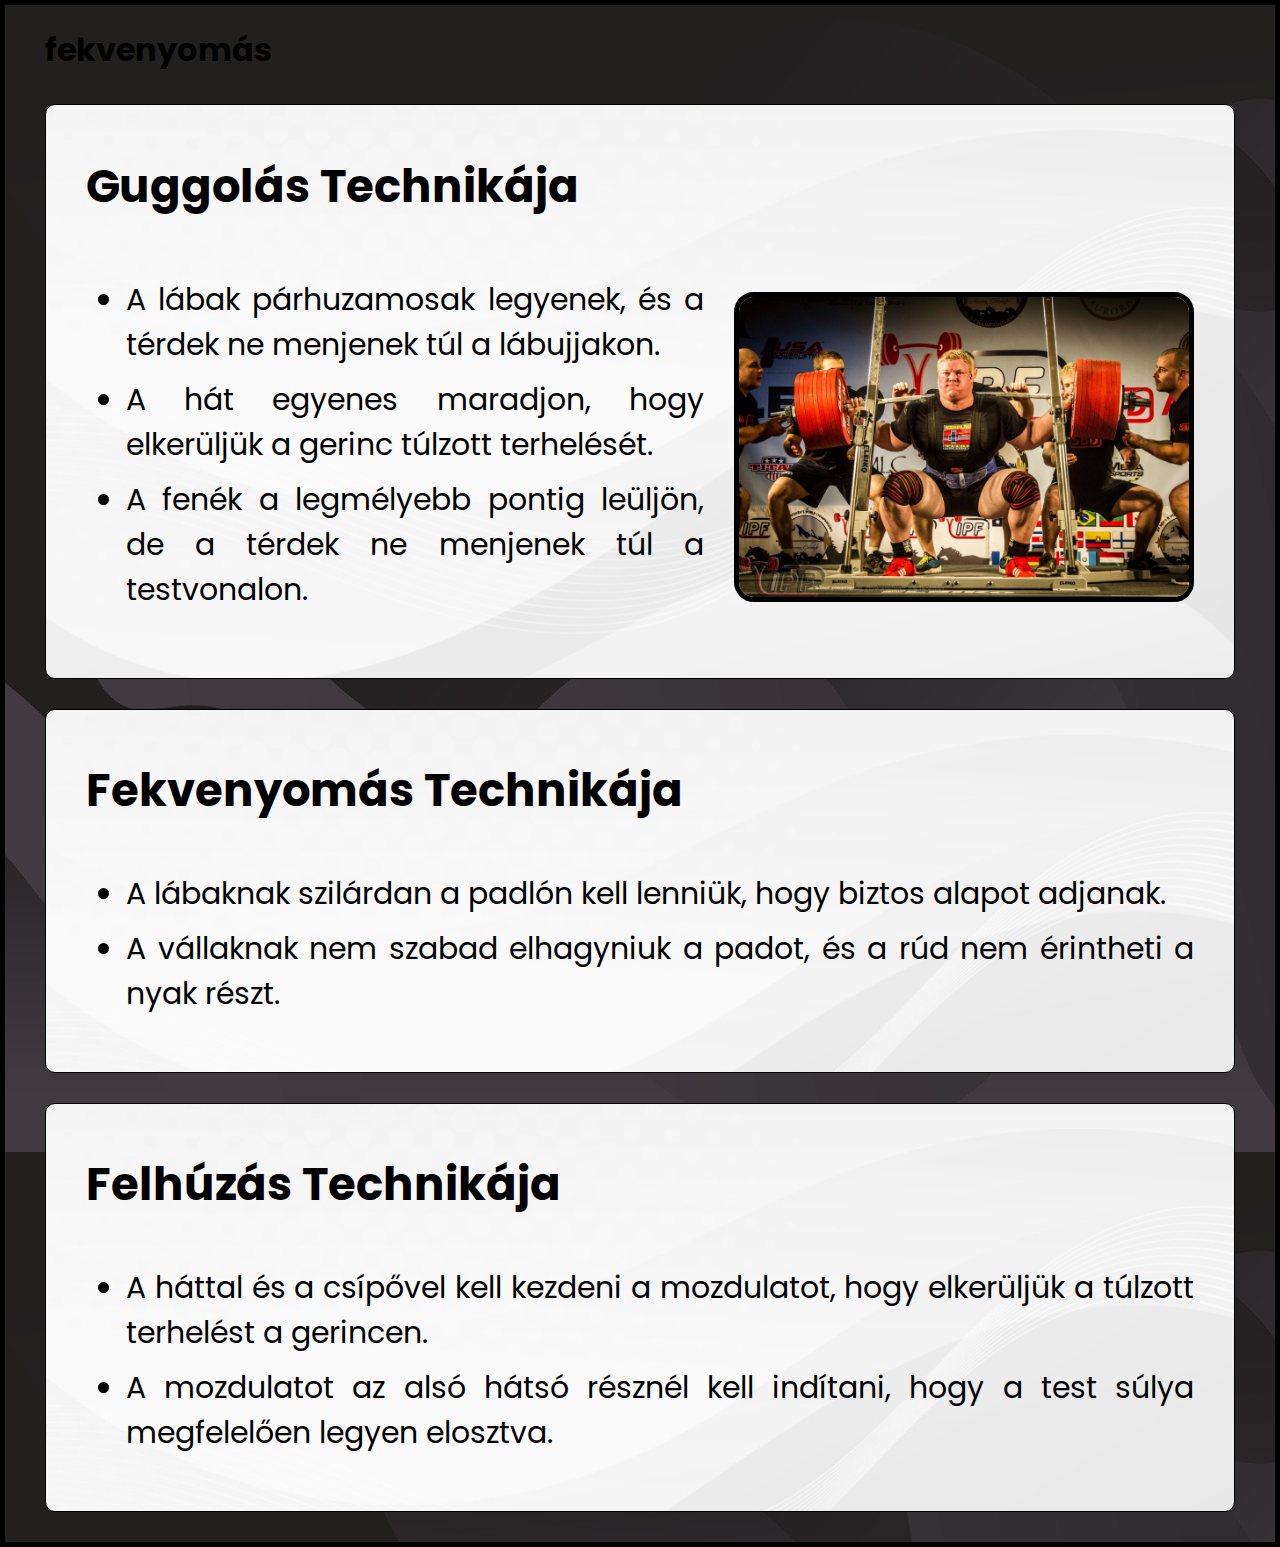
==== Bench.html @ 1688d40f "commit" ====
<!DOCTYPE html>
<html lang="en">
<head>
    <meta charset="UTF-8">
    <meta name="viewport" content="width=device-width, initial-scale=1.0">
    <title>Document</title>
    <link rel="stylesheet" href="style.css">
    <link href="https://fonts.googleapis.com/css2?family=Poppins:wght@400;700&display=swap" rel="stylesheet">
</head>
<body>
    <div id="container3">
        <h1>fekvenyomás</h1>
        <div id="container4">
            <h2 id="idg">Guggolás Technikája</h2>
            <div id="ball">
                <ul>
                    <li>A lábak párhuzamosak legyenek, és a térdek ne menjenek túl a lábujjakon.</li>
                    <li>A hát egyenes maradjon, hogy elkerüljük a gerinc túlzott terhelését.</li>
                    <li>A fenék a legmélyebb pontig leüljön, de a térdek ne menjenek túl a testvonalon.</li>
                </ul>
                <p><img src="squat.jpg" alt=""></p>
            </div>
        </div>
        <div id="container4">
            <h2 id="idg">Fekvenyomás Technikája</h2>
            <ul>
                <li>A lábaknak szilárdan a padlón kell lenniük, hogy biztos alapot adjanak.</li>
                <li>A vállaknak nem szabad elhagyniuk a padot, és a rúd nem érintheti a nyak részt.</li>
            </ul>
        </div>
        <div id="container4">
            <h2 id="idg">Felhúzás Technikája</h2>
            <ul>
                <li>A háttal és a csípővel kell kezdeni a mozdulatot, hogy elkerüljük a túlzott terhelést a gerincen.
                </li>
                <li>A mozdulatot az alsó hátsó résznél kell indítani, hogy a test súlya megfelelően legyen elosztva.
                </li>
            </ul>
    </div>
</body>
</html>
---- style.css ----
body {
    background-image: url(background-img.jpg);
    font-family: 'Poppins', sans-serif;
    margin: 0;
    padding: 0;
}

#container {
    background-image: url(guggolás.png);
    /* border-radius: 5px; */
    box-shadow: 0 0 5px rgba(0, 0, 0, 0.1);
    margin: auto;
   /*  max-width: 600px; */
    padding: 10px;
    display: flex;
    justify-content: space-between; 
    align-items: flex-start;
    /* position: fixed; */
}

#container h1 {
    color: white;
    font-size: 70px;
    text-align: left;
    flex: 1;
    font-weight: bolder;
    /* font-style: italic; */
    font-family: 'poppins', sans-serif;
    padding: auto;
    text-indent: 50px;
}

#container #MERSZ {
    height: 100px;
    float: right;
    /* height: auto; */
    flex-direction: column;
    margin-top: 30px;
    margin-right: 30px;
} 

#container #LIGA {
    height: 100px;
    float: right;
    /* height: auto; */
    padding-right: 50px;
    margin-top: 30px;
}

#container2 {
    background-color: aliceblue;
    box-shadow: 0 0 5px rgba(0, 0, 0, 0.1);
    margin: auto;
    padding: 10px;
    border-left: 5px solid black;
    border-right: 5px solid black;
    border-top: 5px solid black;
}

#container2 a {
    color: white;
    text-decoration: none;
    font-size: 20px;
    margin: 0 10px;
}

#container2 div {
    background-color: black;
    display: inline-block;
    padding: 5px 10px;
    border-radius: 10px;
    font-weight: bold;
}

#SQUAT {
    margin-left: 50px;
}

#ball img {
    border: 5px solid black;
    border-radius: 20px;
}

#jobb img {
    border: 5px solid black;
    border-radius: 20px;
}

#container3 {
    padding: 0 40px 0 40px;
    border: 5px solid black;
}

#container3 #ball img {
    width: auto;
    height: 300px;
    margin-left: 30px;

}

#container3 p {
    font-size: 25px;
    margin-bottom: 20px;
    text-align: justify;
    line-height: 1.5;
}

#container3 h2 {
    font-size: 45px;
    margin-bottom: 10px;
}

#ball {
    display: flex; 
    align-items: center; 
}

#jobb {
    display: flex; 
    align-items: center; 
}

#container3 #jobb img {
    width: auto;
    height: 250px;
    margin-right: 30px;
    margin-top: 30px;

}

ul li {
    font-size: 30px;
    margin-bottom: 10px;
    text-align: justify;
    line-height: 1.5;
}

#idg {
   padding-bottom: 30px;
   font-size: 60px;
}

#container4 {
    background-image: url(cont-back-img.jpg);
    padding: 10px 40px 40px 40px;
    border: 1px solid black;
    border-radius: 10px;
    margin-top: 30px;
    margin-bottom: 30px;

}

#fels {
    width: 65%;
}

#rendezes {
    display: flex; 
    align-items: center; 
}

#rendezes img {
    width: 100%;
    height: 300px;
    margin: 0 30px 30px 50px;
    border: 5px solid black;
    border-radius: 20px;
    
}
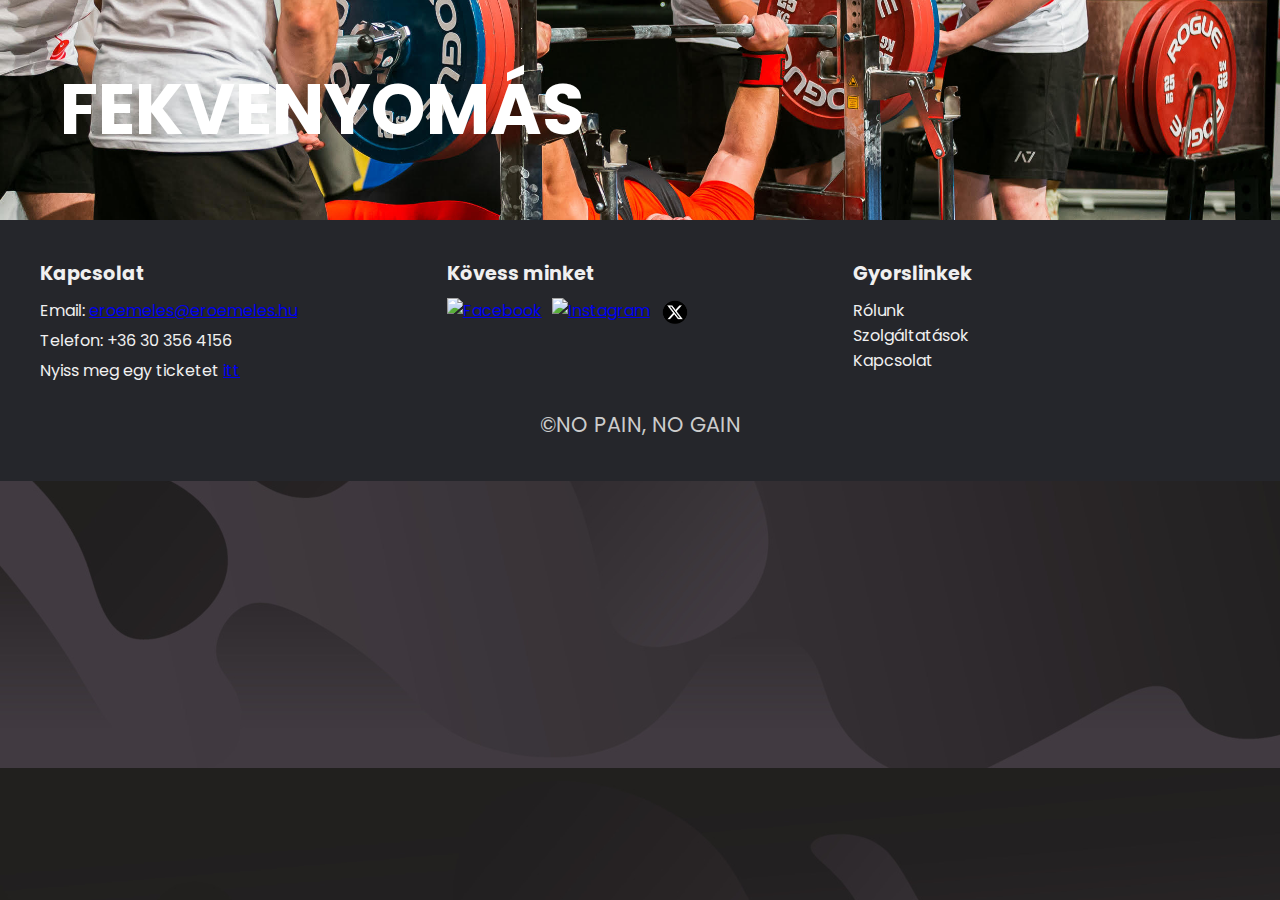
==== commit 93418f5b: "bench-html" ====
--- a/Bench.html
+++ b/Bench.html
@@ -1,41 +1,92 @@
 <!DOCTYPE html>
 <html lang="en">
+
 <head>
     <meta charset="UTF-8">
     <meta name="viewport" content="width=device-width, initial-scale=1.0">
     <title>Document</title>
-    <link rel="stylesheet" href="style.css">
+    <link rel="stylesheet" href="benchstyles.css">
     <link href="https://fonts.googleapis.com/css2?family=Poppins:wght@400;700&display=swap" rel="stylesheet">
+    <link rel="stylesheet" href="footerstyles.css">
 </head>
+
 <body>
-    <div id="container3">
-        <h1>fekvenyomás</h1>
-        <div id="container4">
-            <h2 id="idg">Guggolás Technikája</h2>
-            <div id="ball">
+    <div id="container">
+        <h1>FEKVENYOMÁS</h1>
+    </div>
+
+    <div container2>
+
+
+
+
+
+
+
+
+
+
+
+    </div>
+
+
+
+
+
+
+
+
+
+
+
+
+
+
+
+
+
+
+
+
+    <footer>
+        <div class="footer">
+            <div class="footer1">
+                <h3>Kapcsolat</h3>
+                <p>Email: <a href="mailto:eroemeles@eroemels.hu">eroemeles@eroemeles.hu</a></p>
+                <p>Telefon: +36 30 356 4156</p>
+                <p>Nyiss meg egy ticketet <a href="ticket.html">itt</a></p>
+            </div>
+
+            <div class="footer1">
+                <h3>Kövess minket</h3>
+                <div class="social-icons">
+                    <a href="https://www.facebook.com/" target="_blank">
+                        <img src="https://upload.wikimedia.org/wikipedia/commons/b/b9/2023_Facebook_icon.svg"
+                            alt="Facebook">
+                    </a>
+                    <a href="https://www.instagram.com/" target="_blank">
+                        <img src="https://upload.wikimedia.org/wikipedia/commons/9/95/Instagram_logo_2022.svg"
+                            alt="Instagram">
+                    </a>
+                    <a href="https://x.com/" target="_blank">
+                        <img src="x-logo.png" alt="X">
+                    </a>
+                </div>
+            </div>
+
+            <div class="footer1">
+                <h3>Gyorslinkek</h3>
                 <ul>
-                    <li>A lábak párhuzamosak legyenek, és a térdek ne menjenek túl a lábujjakon.</li>
-                    <li>A hát egyenes maradjon, hogy elkerüljük a gerinc túlzott terhelését.</li>
-                    <li>A fenék a legmélyebb pontig leüljön, de a térdek ne menjenek túl a testvonalon.</li>
+                    <li><a href="#about">Rólunk</a></li>
+                    <li><a href="#services">Szolgáltatások</a></li>
+                    <li><a href="#contact">Kapcsolat</a></li>
                 </ul>
-                <p><img src="squat.jpg" alt=""></p>
             </div>
         </div>
-        <div id="container4">
-            <h2 id="idg">Fekvenyomás Technikája</h2>
-            <ul>
-                <li>A lábaknak szilárdan a padlón kell lenniük, hogy biztos alapot adjanak.</li>
-                <li>A vállaknak nem szabad elhagyniuk a padot, és a rúd nem érintheti a nyak részt.</li>
-            </ul>
+        <div class="footer3">
+            <p>&copy;NO PAIN, NO GAIN</p>
         </div>
-        <div id="container4">
-            <h2 id="idg">Felhúzás Technikája</h2>
-            <ul>
-                <li>A háttal és a csípővel kell kezdeni a mozdulatot, hogy elkerüljük a túlzott terhelést a gerincen.
-                </li>
-                <li>A mozdulatot az alsó hátsó résznél kell indítani, hogy a test súlya megfelelően legyen elosztva.
-                </li>
-            </ul>
-    </div>
+    </footer>
 </body>
+
 </html>--- a/benchstyles.css
+++ b/benchstyles.css
@@ -0,0 +1,28 @@
+body {
+    background-image: url(background-img.jpg);
+    font-family: 'Poppins', sans-serif;
+    margin: 0;
+    padding: 0;
+    background-size: cover;
+    box-sizing: border-box;
+}
+
+#container {
+    background-image: url(benchpress.png);
+    background-size: cover;
+    padding: 10px;
+    display: flex;
+    justify-content: space-between;
+    align-items: flex-start;
+}
+
+#container h1 {
+    color: white;
+    font-size: 70px;
+    text-align: left;
+    flex: 1;
+    font-weight: bolder;
+    font-family: 'poppins', sans-serif;
+    padding: auto;
+    text-indent: 50px;
+}--- a/footerstyles.css
+++ b/footerstyles.css
@@ -0,0 +1,67 @@
+footer {
+    background-color: #25262b;
+    color: #f0f0f0;
+    padding: 20px;
+}
+
+
+.footer {
+    display: flex;
+    flex-wrap: wrap;
+    justify-content: space-between;
+    gap: 20px;
+    max-width: 1200px;
+    margin: 0 auto;
+}
+
+.footer1 {
+    flex: 1 1 30%;
+    min-width: 200px;
+}
+
+.footer1 h3 {
+    font-size: 1.2em;
+    margin-bottom: 10px;
+}
+
+.footer1 p,
+.footer1 ul {
+    margin: 5px 0;
+}
+
+.footer1 ul {
+    list-style: none;
+    padding: 0;
+}
+
+.footer1 ul li a {
+    color: #f0f0f0;
+    text-decoration: none;
+    transition: color 0.3s;
+}
+
+.footer1 ul li a:hover {
+    color: #007bff;
+}
+
+.social-icons {
+    display: flex;
+    gap: 10px;
+}
+
+.social-icons a img {
+    width: 30px;
+    height: 30px;
+    transition: transform 0.5s;
+}
+
+.social-icons a img:hover {
+    transform: scale(1.5);
+}
+
+.footer3 {
+    text-align: center;
+    margin-top: 20px;
+    font-size: 1.3em;
+    color: #ccc;
+}
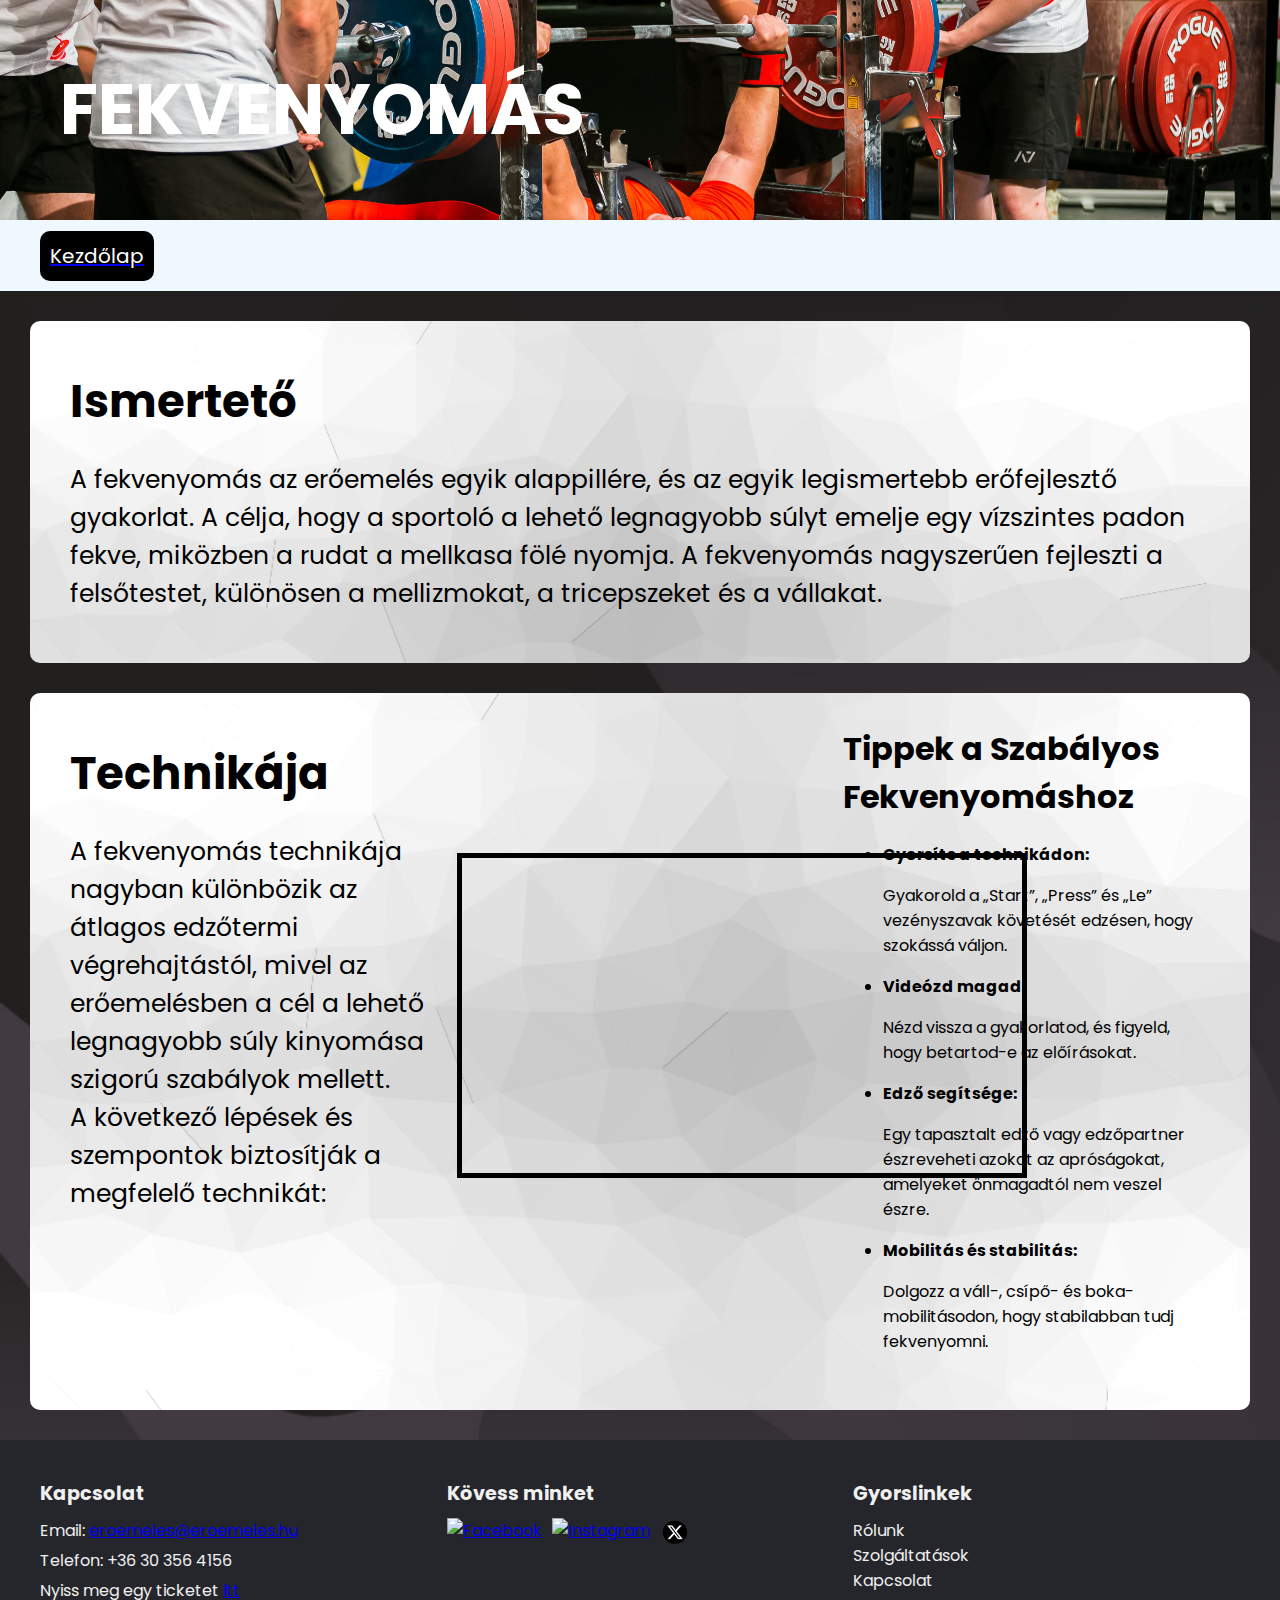
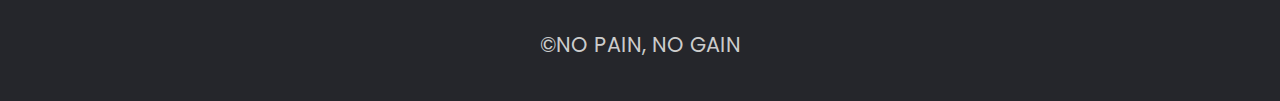
==== commit 4c836aa8: "bench-html-2nd-div-finished" ====
--- a/Bench.html
+++ b/Bench.html
@@ -14,34 +14,58 @@
     <div id="container">
         <h1>FEKVENYOMÁS</h1>
     </div>
+    <div id="kezdolap">
+        <div id="content"><a href="index.html">
+                <p>Kezdőlap</p>
+            </a></div>
+    </div>
 
-    <div container2>
-
-
-
-
-
-
-
-
-
-
+    <div id="alapcontainer">
+        <div>
+            <h2 class="h2">Ismertető</h2>
+            <p class="text">A fekvenyomás az erőemelés egyik alappillére, és az egyik legismertebb erőfejlesztő
+                gyakorlat. A célja, hogy a sportoló a lehető legnagyobb súlyt emelje egy vízszintes padon fekve,
+                miközben a rudat a mellkasa fölé nyomja. A fekvenyomás nagyszerűen fejleszti a felsőtestet, különösen a
+                mellizmokat, a tricepszeket és a vállakat.</p>
+        </div>
+    </div>
+    <div id="alapcontainer1">
+        <div class="content1">
+            <h2 class="h2">Technikája</h2>
+            <p class="text">A fekvenyomás technikája nagyban különbözik az átlagos edzőtermi végrehajtástól, mivel az erőemelésben a
+                cél a lehető legnagyobb súly kinyomása szigorú szabályok mellett. <br> A következő lépések és szempontok
+                biztosítják a megfelelő technikát:</p>
+        </div>
+        <div class="content1">
+            <iframe width="560" height="315" src="https://www.youtube.com/embed/0GyGajjDYiI?si=qROeRQVxyJvYi_tQ"
+                title="YouTube video player" frameborder="0"
+                allow="accelerometer; autoplay; clipboard-write; encrypted-media; gyroscope; picture-in-picture; web-share"
+                referrerpolicy="strict-origin-when-cross-origin" allowfullscreen></iframe>
+        </div>
+        <div class="content1">
+            <h1>Tippek a Szabályos Fekvenyomáshoz</h1>
+            <ul>
+                <li>
+                    <strong>Gyorsíts a technikádon:</strong>
+                    <p>Gyakorold a „Start”, „Press” és „Le” vezényszavak követését edzésen, hogy szokássá váljon.</p>
+                </li>
+                <li>
+                    <strong>Videózd magad:</strong>
+                    <p>Nézd vissza a gyakorlatod, és figyeld, hogy betartod-e az előírásokat.</p>
+                </li>
+                <li>
+                    <strong>Edző segítsége:</strong>
+                    <p>Egy tapasztalt edző vagy edzőpartner észreveheti azokat az apróságokat, amelyeket önmagadtól nem
+                        veszel észre.</p>
+                </li>
+                <li>
+                    <strong>Mobilitás és stabilitás:</strong>
+                    <p>Dolgozz a váll-, csípő- és boka-mobilitásodon, hogy stabilabban tudj fekvenyomni.</p>
+                </li>
+            </ul>
+        </div>
 
     </div>
-
-
-
-
-
-
-
-
-
-
-
-
-
-
 
 
 
--- a/benchstyles.css
+++ b/benchstyles.css
@@ -25,4 +25,72 @@
     font-family: 'poppins', sans-serif;
     padding: auto;
     text-indent: 50px;
+}
+
+#alapcontainer {
+    background-image: url(cool-background\ \(2\).png);
+    background-size: cover;
+    padding: 10px 40px 40px 40px;
+    border-radius: 10px;
+    margin: 30px;
+}
+
+#kezdolap {
+    background-color: aliceblue;
+    box-shadow: 0 0 5px rgba(0, 0, 0, 0.1);
+    padding: 10px;
+    font-size: 30px;
+    padding-left: 40px;
+    text-decoration: none;
+}
+
+#content {
+    background-color: black;
+    border-radius: 10px;
+    display: inline-block;
+    height: auto;
+}
+
+#content p {
+    font-size: 20px;
+    color: white;
+    padding: 10px;
+    margin: 0;
+}
+
+.h2 {
+    font-size: 45px;
+    margin-bottom: 10px;
+    color: black;
+}
+
+.text {
+    font-size: 25px;
+    margin-bottom: 10px;
+    color: black;
+    
+}
+
+#alapcontainer1 {
+    display: flex;
+    flex-wrap: wrap;
+    justify-content: space-between;
+    gap: 20px;
+    margin: 0 auto;
+    background-image: url(cool-background\ \(2\).png);
+    background-size: cover;
+    padding: 10px 40px 40px 40px;
+    border-radius: 10px;
+    margin: 30px;
+}
+
+.content1 { 
+    flex: 1 1 30%;
+    min-width: 200px;
+}
+
+iframe {
+    position: relative;
+    top: 150px;
+    border: 5px solid black;
 }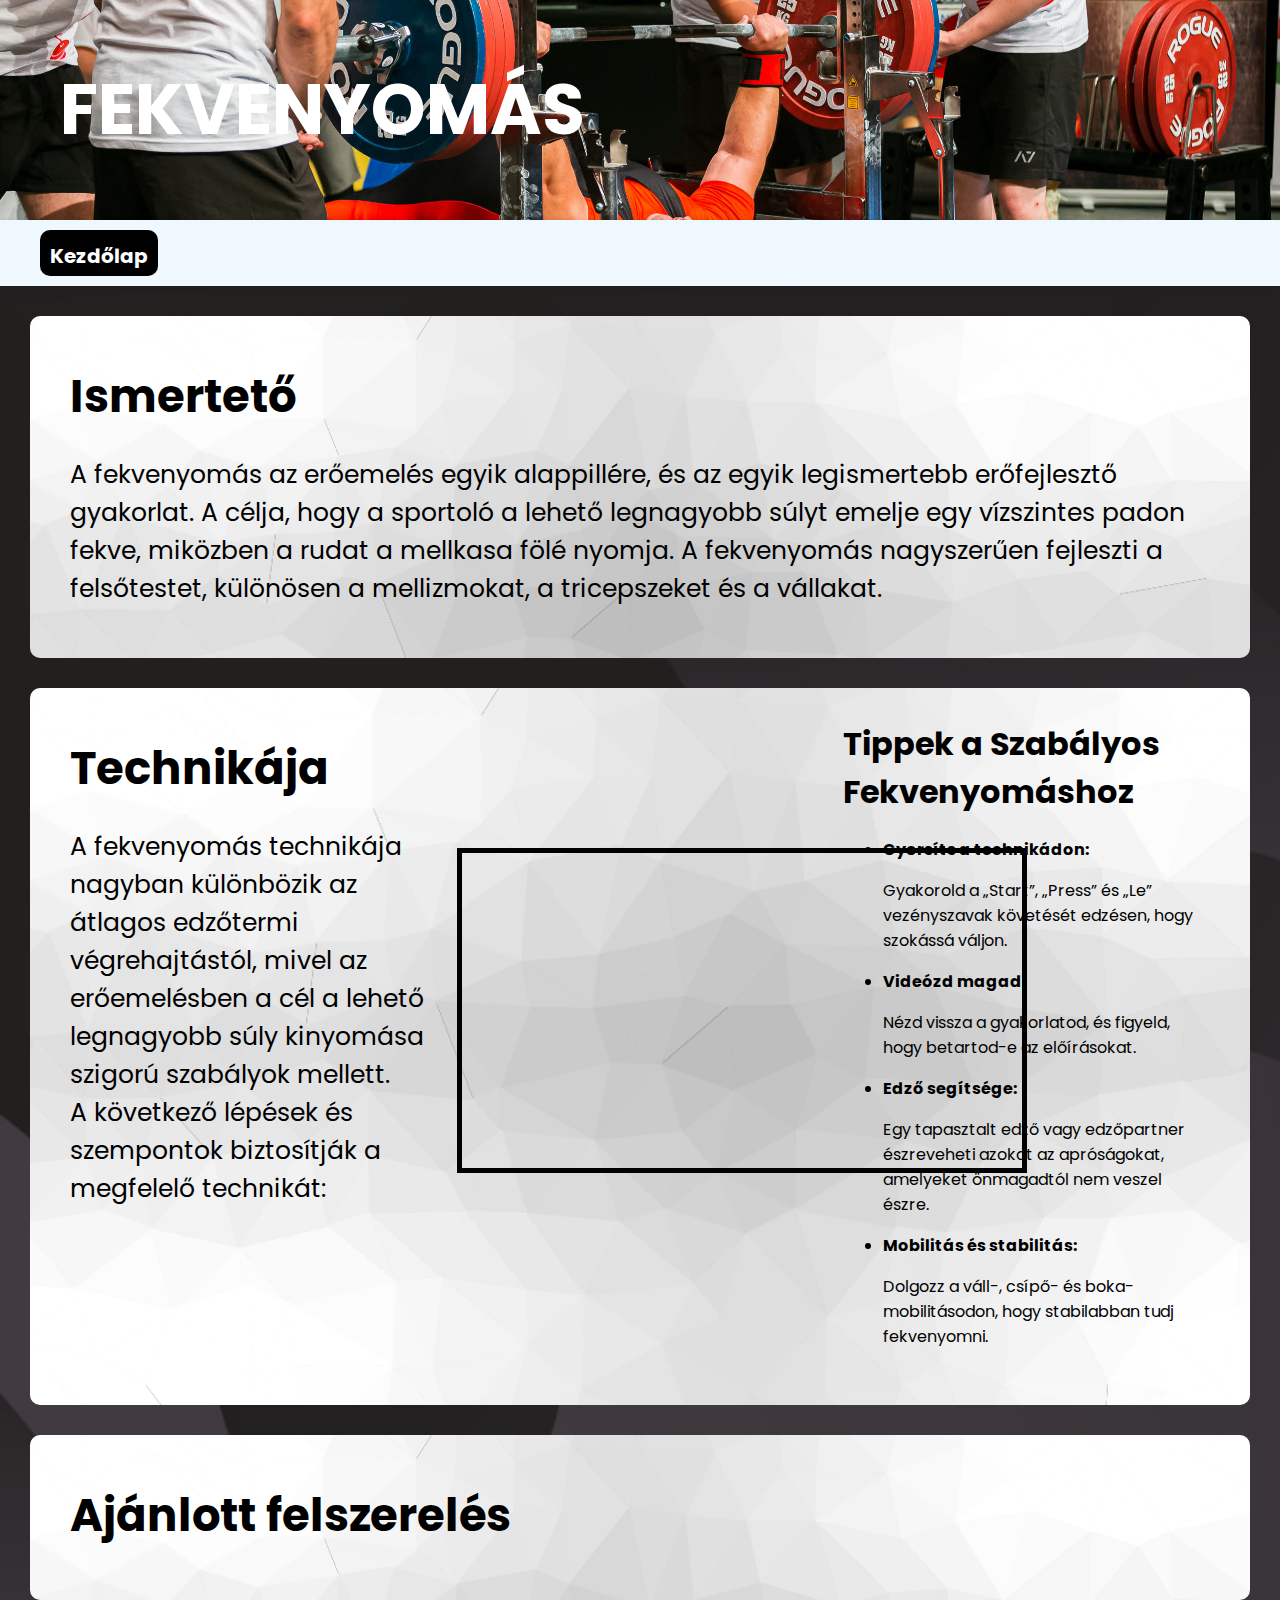
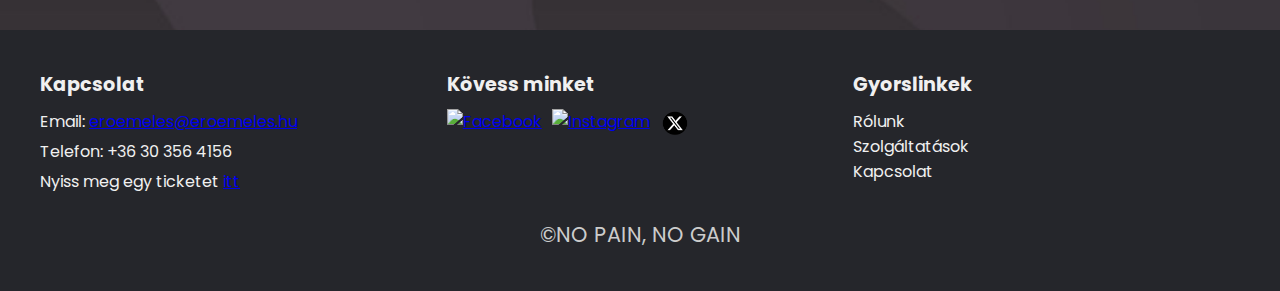
==== commit c831f040: "forrasok-created" ====
--- a/Bench.html
+++ b/Bench.html
@@ -15,9 +15,7 @@
         <h1>FEKVENYOMÁS</h1>
     </div>
     <div id="kezdolap">
-        <div id="content"><a href="index.html">
-                <p>Kezdőlap</p>
-            </a></div>
+        <div id="content"><a href="index.html">Kezdőlap</a></div>
     </div>
 
     <div id="alapcontainer">
@@ -32,7 +30,8 @@
     <div id="alapcontainer1">
         <div class="content1">
             <h2 class="h2">Technikája</h2>
-            <p class="text">A fekvenyomás technikája nagyban különbözik az átlagos edzőtermi végrehajtástól, mivel az erőemelésben a
+            <p class="text">A fekvenyomás technikája nagyban különbözik az átlagos edzőtermi végrehajtástól, mivel az
+                erőemelésben a
                 cél a lehető legnagyobb súly kinyomása szigorú szabályok mellett. <br> A következő lépések és szempontok
                 biztosítják a megfelelő technikát:</p>
         </div>
@@ -64,7 +63,28 @@
                 </li>
             </ul>
         </div>
+    </div>
 
+    <div id="alapcontainer">
+        <div class="content1">
+            <h2 class="h2">Ajánlott felszerelés</h2>
+
+        </div>
+    </div>
+
+
+
+
+
+
+
+
+
+
+
+
+
+        </div>
     </div>
 
 
@@ -93,7 +113,7 @@
                             alt="Instagram">
                     </a>
                     <a href="https://x.com/" target="_blank">
-                        <img src="x-logo.png" alt="X">
+                        <img src="források/x-logo.png" alt="X">
                     </a>
                 </div>
             </div>
--- a/benchstyles.css
+++ b/benchstyles.css
@@ -1,5 +1,5 @@
 body {
-    background-image: url(background-img.jpg);
+    background-image: url(/források/background-img.jpg);
     font-family: 'Poppins', sans-serif;
     margin: 0;
     padding: 0;
@@ -8,7 +8,7 @@
 }
 
 #container {
-    background-image: url(benchpress.png);
+    background-image: url(/források/benchpress.png);
     background-size: cover;
     padding: 10px;
     display: flex;
@@ -28,7 +28,7 @@
 }
 
 #alapcontainer {
-    background-image: url(cool-background\ \(2\).png);
+    background-image: url(források/cool-background\ \(2\).png);
     background-size: cover;
     padding: 10px 40px 40px 40px;
     border-radius: 10px;
@@ -41,21 +41,29 @@
     padding: 10px;
     font-size: 30px;
     padding-left: 40px;
+    font-weight: bold;
     text-decoration: none;
 }
+
 
 #content {
     background-color: black;
     border-radius: 10px;
     display: inline-block;
-    height: auto;
+    /* height: auto; */
 }
 
-#content p {
-    font-size: 20px;
+#content a {
     color: white;
     padding: 10px;
-    margin: 0;
+    text-decoration: none;
+    font-size: 20px;
+}
+
+#kezdolap div:hover {
+    background-color: #555;
+    transform: scale(1.1);
+    transition: color 0.5s;
 }
 
 .h2 {
@@ -77,7 +85,7 @@
     justify-content: space-between;
     gap: 20px;
     margin: 0 auto;
-    background-image: url(cool-background\ \(2\).png);
+    background-image: url(források/cool-background\ \(2\).png);
     background-size: cover;
     padding: 10px 40px 40px 40px;
     border-radius: 10px;
@@ -93,4 +101,5 @@
     position: relative;
     top: 150px;
     border: 5px solid black;
-}+}
+
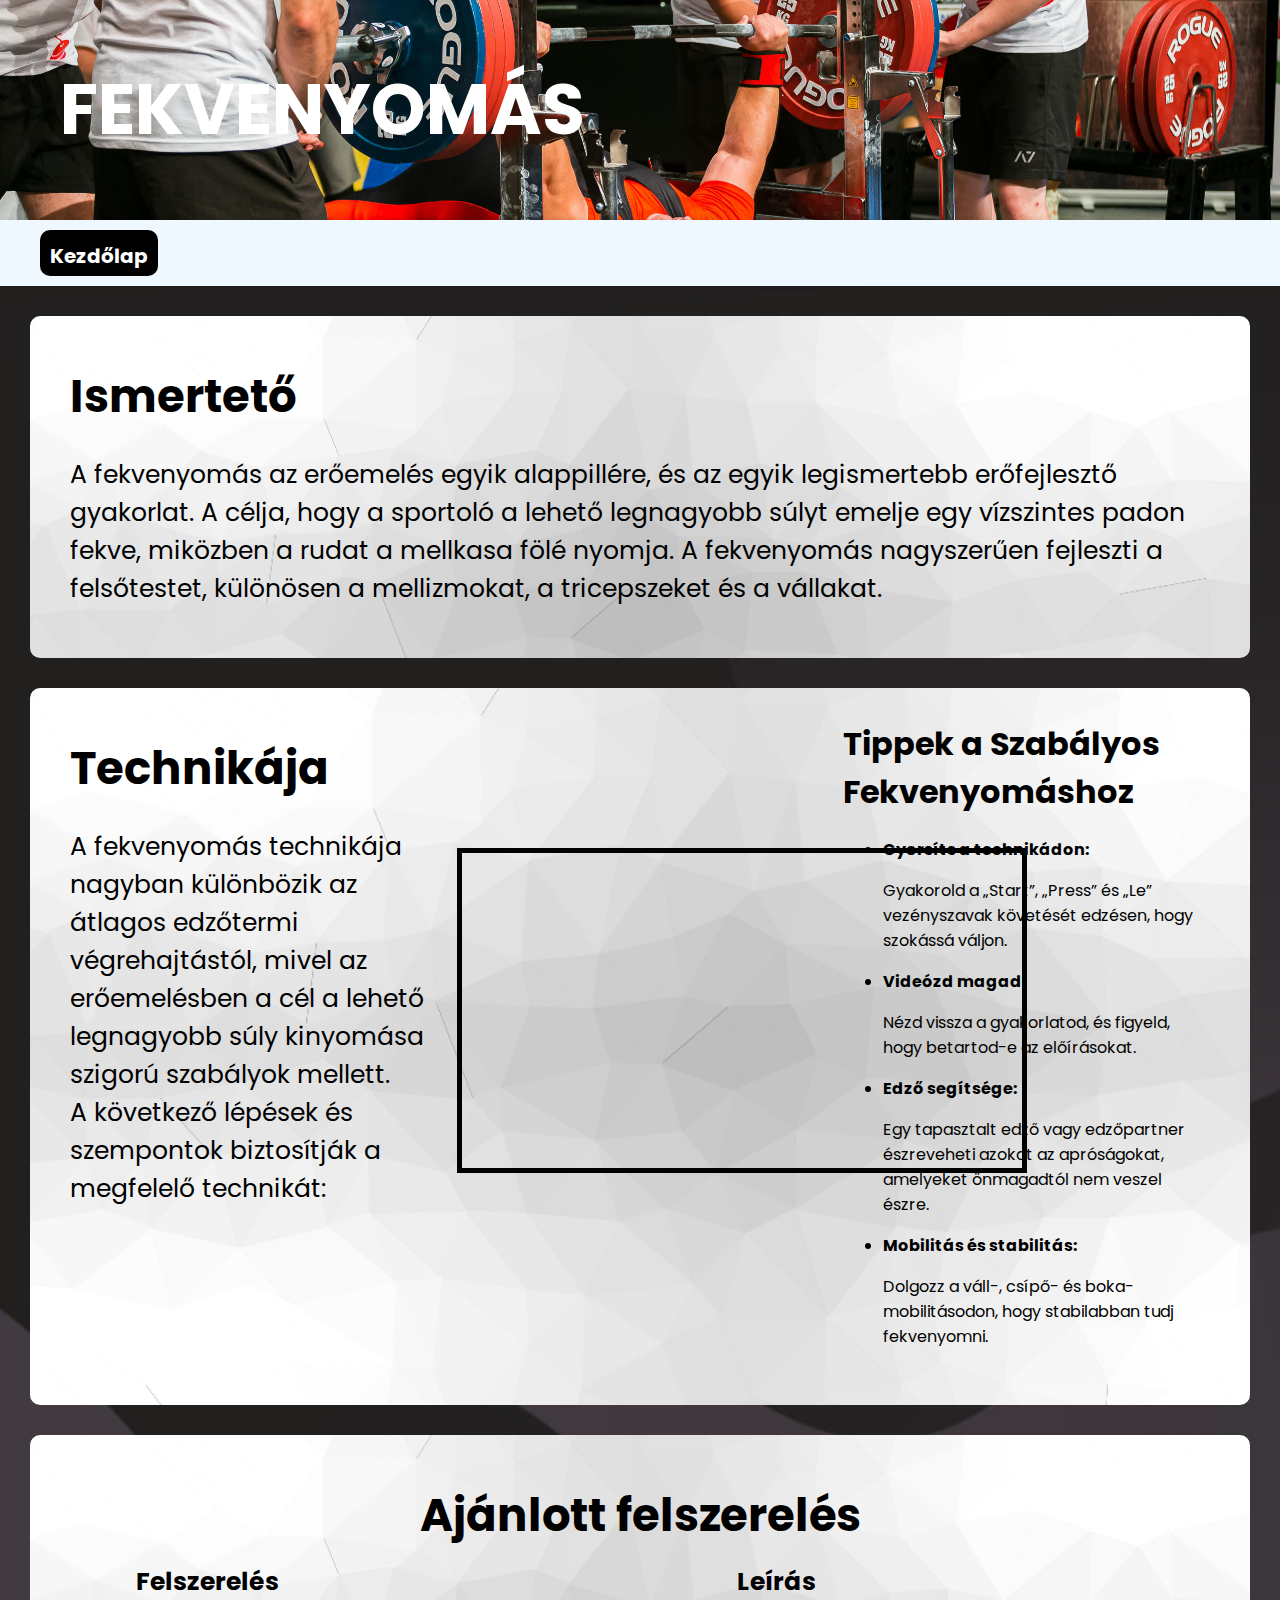
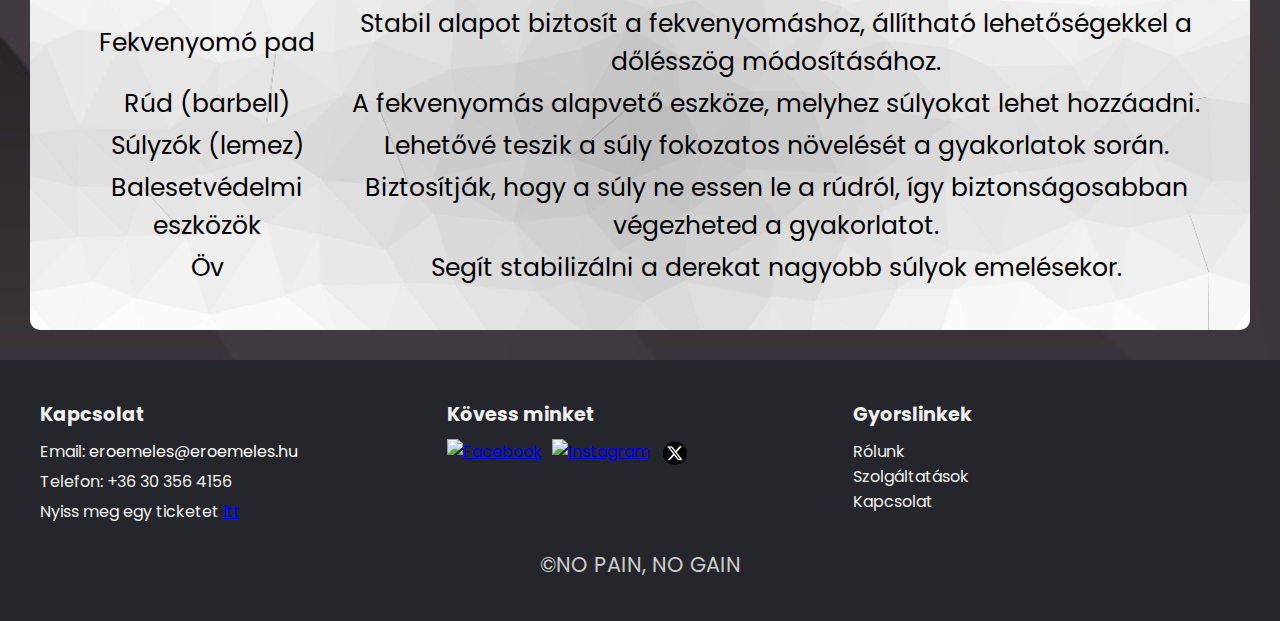
==== commit 7fcb0ce6: "bench-finished" ====
--- a/Bench.html
+++ b/Bench.html
@@ -1,5 +1,5 @@
 <!DOCTYPE html>
-<html lang="en">
+<html lang="hu">
 
 <head>
     <meta charset="UTF-8">
@@ -65,9 +65,37 @@
         </div>
     </div>
 
-    <div id="alapcontainer">
-        <div class="content1">
+    <div id="alapcontainer2">
+        <div class="content2">
             <h2 class="h2">Ajánlott felszerelés</h2>
+            <div class="content3">
+                <table>
+                    <tr>
+                        <th>Felszerelés</th>
+                        <th>Leírás</th>
+                    </tr>
+                    <tr>
+                        <td>Fekvenyomó pad</td>
+                        <td>Stabil alapot biztosít a fekvenyomáshoz, állítható lehetőségekkel a dőlésszög módosításához.</td>
+                    </tr>
+                    <tr>
+                        <td>Rúd (barbell)</td>
+                        <td>A fekvenyomás alapvető eszköze, melyhez súlyokat lehet hozzáadni.</td>
+                    </tr>
+                    <tr>
+                        <td>Súlyzók (lemez)</td>
+                        <td>Lehetővé teszik a súly fokozatos növelését a gyakorlatok során.</td>
+                    </tr>
+                    <tr>
+                        <td>Balesetvédelmi eszközök</td>
+                        <td>Biztosítják, hogy a súly ne essen le a rúdról, így biztonságosabban végezheted a gyakorlatot.</td>
+                    </tr>
+                    <tr>
+                        <td>Öv</td>
+                        <td>Segít stabilizálni a derekat nagyobb súlyok emelésekor.</td>
+                    </tr>
+                </table>
+            </div>
 
         </div>
     </div>
@@ -96,7 +124,7 @@
         <div class="footer">
             <div class="footer1">
                 <h3>Kapcsolat</h3>
-                <p>Email: <a href="mailto:eroemeles@eroemels.hu">eroemeles@eroemeles.hu</a></p>
+                <p>Email: <a class="Email" href="mailto:eroemeles@eroemels.hu">eroemeles@eroemeles.hu</a></p>
                 <p>Telefon: +36 30 356 4156</p>
                 <p>Nyiss meg egy ticketet <a href="ticket.html">itt</a></p>
             </div>
--- a/benchstyles.css
+++ b/benchstyles.css
@@ -103,3 +103,24 @@
     border: 5px solid black;
 }
 
+table {
+    text-align: center;
+}
+
+#alapcontainer2 {
+    background-image: url(források/cool-background\ \(2\).png);
+    background-size: cover;
+    padding: 10px 40px 40px 40px;
+    border-radius: 10px;
+    margin: 30px;
+}
+
+.content3 {
+    display: flex;
+    justify-content: center;
+    font-size: 25px;
+}
+
+.content2 {
+    text-align: center;
+}
--- a/footerstyles.css
+++ b/footerstyles.css
@@ -65,3 +65,13 @@
     font-size: 1.3em;
     color: #ccc;
 }
+
+
+.Email {
+    color: white;
+    text-decoration: none;
+}
+
+.Email:hover {
+    color: red;
+}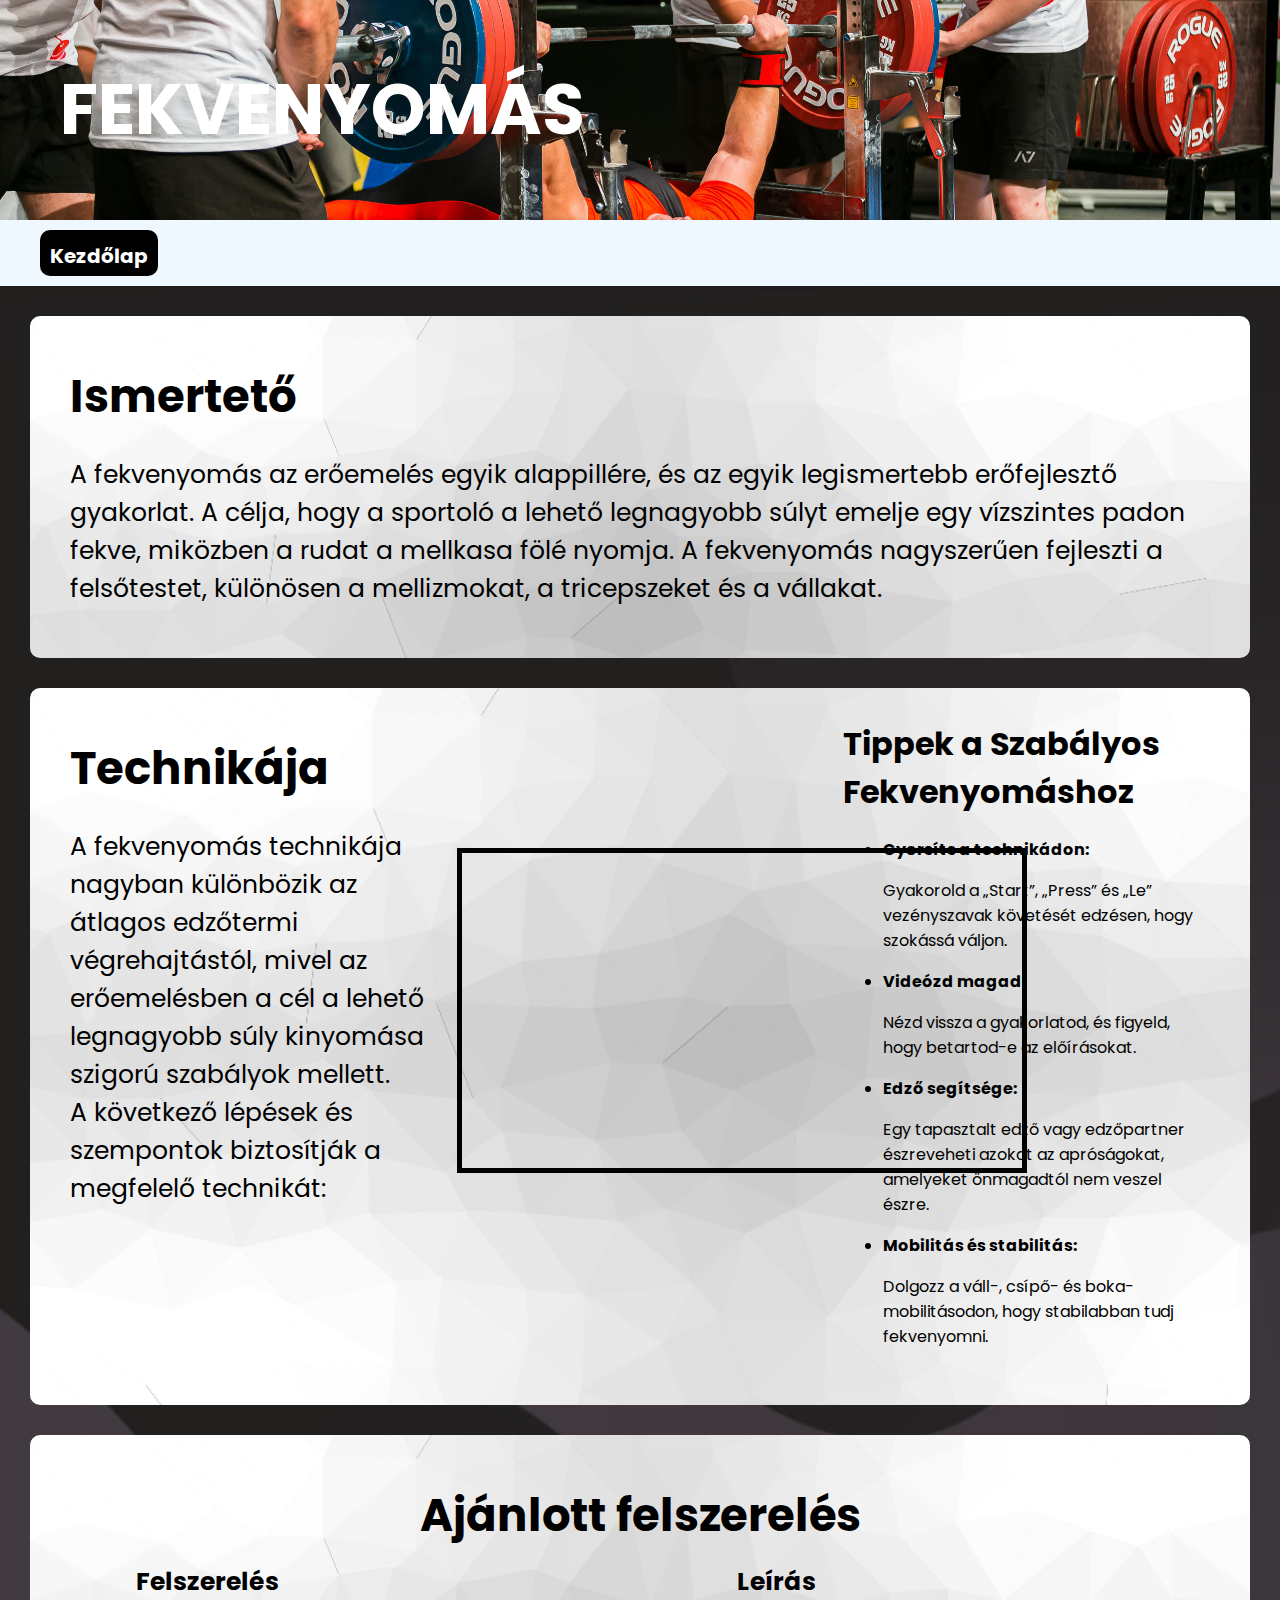
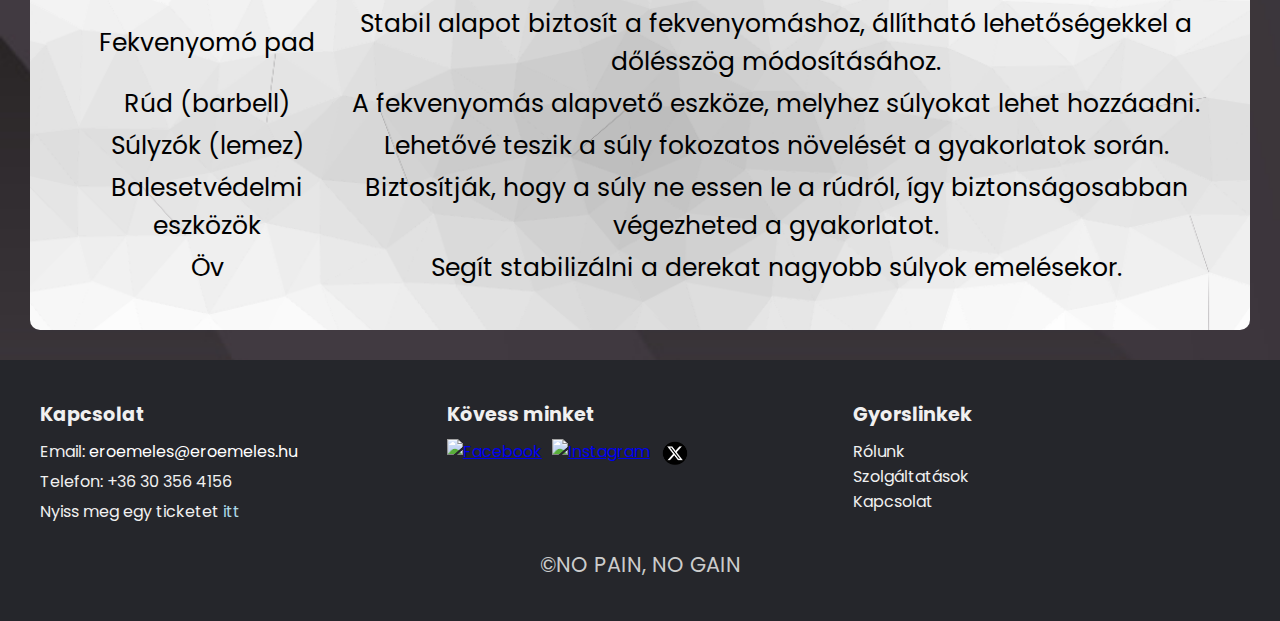
==== commit ade6e363: "ticket-finished" ====
--- a/Bench.html
+++ b/Bench.html
@@ -4,7 +4,7 @@
 <head>
     <meta charset="UTF-8">
     <meta name="viewport" content="width=device-width, initial-scale=1.0">
-    <title>Document</title>
+    <title>Fekvenyomás</title>
     <link rel="stylesheet" href="benchstyles.css">
     <link href="https://fonts.googleapis.com/css2?family=Poppins:wght@400;700&display=swap" rel="stylesheet">
     <link rel="stylesheet" href="footerstyles.css">
@@ -99,19 +99,6 @@
 
         </div>
     </div>
-
-
-
-
-
-
-
-
-
-
-
-
-
         </div>
     </div>
 
@@ -126,7 +113,7 @@
                 <h3>Kapcsolat</h3>
                 <p>Email: <a class="Email" href="mailto:eroemeles@eroemels.hu">eroemeles@eroemeles.hu</a></p>
                 <p>Telefon: +36 30 356 4156</p>
-                <p>Nyiss meg egy ticketet <a href="ticket.html">itt</a></p>
+                <p>Nyiss meg egy ticketet <a class="itt href="ticket.html">itt</a></p>
             </div>
 
             <div class="footer1">
--- a/benchstyles.css
+++ b/benchstyles.css
@@ -1,5 +1,5 @@
 body {
-    background-image: url(/források/background-img.jpg);
+    background-image: url(források/background-img.jpg);
     font-family: 'Poppins', sans-serif;
     margin: 0;
     padding: 0;
@@ -8,7 +8,7 @@
 }
 
 #container {
-    background-image: url(/források/benchpress.png);
+    background-image: url(források/benchpress.png);
     background-size: cover;
     padding: 10px;
     display: flex;
--- a/footerstyles.css
+++ b/footerstyles.css
@@ -74,4 +74,13 @@
 
 .Email:hover {
     color: red;
+}
+
+
+.itt {
+    color: lightblue;
+}
+
+.itt:hover {
+    color: #ccc;
 }